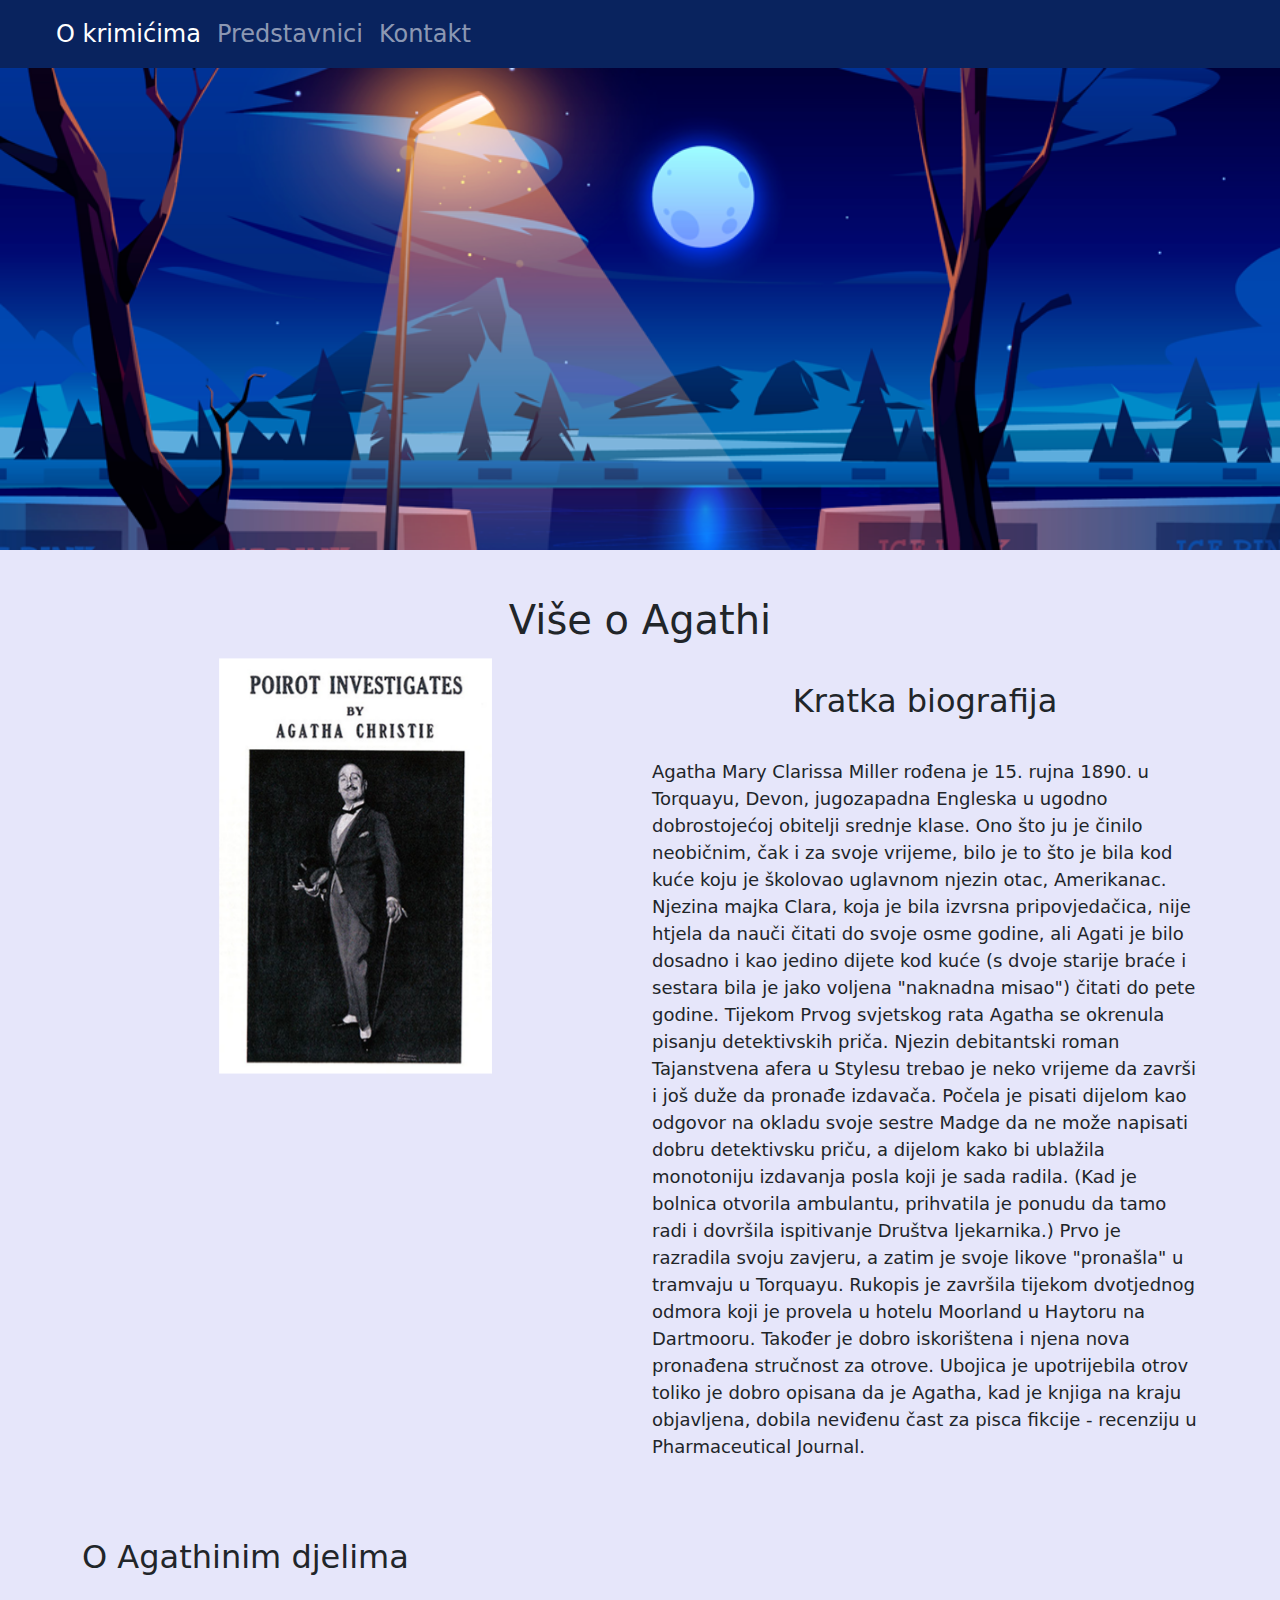
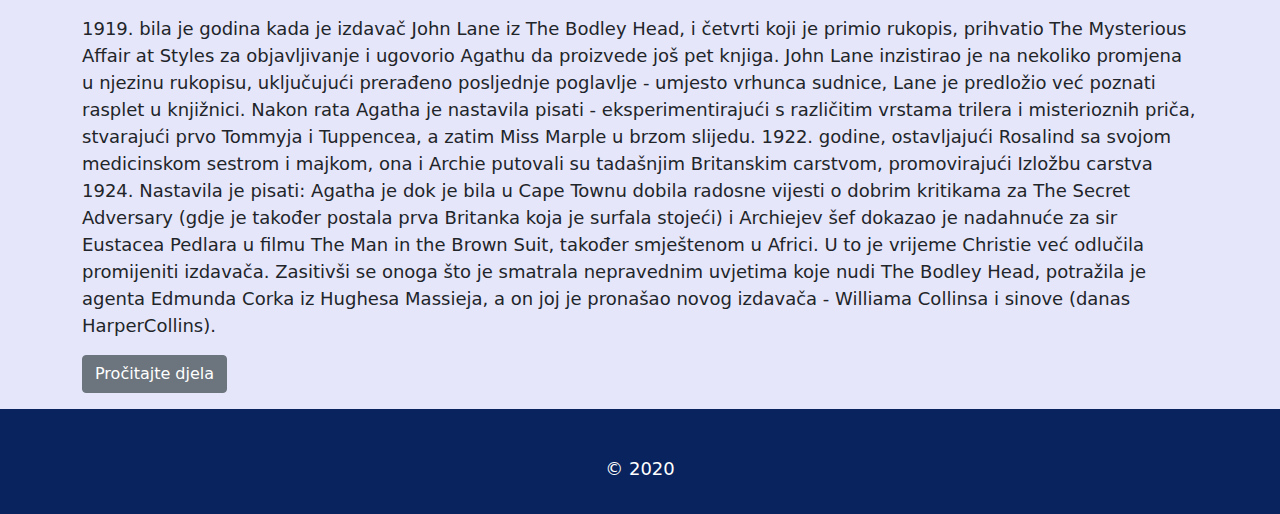
==== agatha__more.html @ d10707ea "Update agatha__more.html" ====
<!doctype html>
<html lang="en">
  <head>
    <!-- Required meta tags -->
    <meta charset="utf-8">
    <meta name="viewport" content="width=device-width, initial-scale=1">
    <link rel="stylesheet" href="https://use.fontawesome.com/releases/v5.15.3/css/all.css" integrity="sha384-SZXxX4whJ79/gErwcOYf+zWLeJdY/qpuqC4cAa9rOGUstPomtqpuNWT9wdPEn2fk" crossorigin="anonymous">


    <!-- Regular CSS -->
    <link rel="stylesheet" href="./style.css"  type="text/css" />
    <!-- Bootstrap CSS -->
    <link rel="stylesheet" href="./css/bootstrap.min.css" media="all" >

    <title>Krimici</title>
  </head>
  <body>
    <nav class="navbar navbar-expand-lg navbar-dark bg-primary">
      <div class="container-fluid">
        <a class="navbar-brand" href="./index.html"><i class="fas fa-book icon"></i></a>
        <button class="navbar-toggler" type="button" data-bs-toggle="collapse" data-bs-target="#navbarNav" aria-controls="navbarNav" aria-expanded="false" aria-label="Toggle navigation">
          <span class="navbar-toggler-icon"></span>
        </button>
        <div class="collapse navbar-collapse" id="navbarNav">
          <ul class="navbar-nav">
            <li class="nav-item">
              <a class="nav-link active" aria-current="page" href="./index.html">O krimićima</a>
            </li>
            <li class="nav-item">
              <a class="nav-link" href="./predstavnici.html">Predstavnici</a>
            </li>
            <li class="nav-item">
              <a class="nav-link" href="./kontakt.html">Kontakt</a>
            </li>
          </ul>
        </div>
      </div>
    </nav>


      <!-- Header -->
      <div class="text-center ">
        <img src="./slike/header_predstavnici.png" class="img-fluid header">
    </div>
      <!-- Kraj headera -->
      
      <section class="bglavander">
        <div class="container">
          <div class="row pt-3 pb-3">
            <div class="col-sm-12 col-lg-12">
              <h1 class="text-center">Više o Agathi</h1>
            </div>
              <div class="col-sm-12 col-lg-6 mb-4">
                <div id="carouselExampleControls" class="carousel slide" data-bs-ride="carousel">
                  <div class="carousel-inner">
                    <div class="carousel-item active">
                      <img src="./slike/agatha__more/poirot.png" class="d-block w-100 slider-img">
                    </div>
                    <div class="carousel-item">
                      <img src="./slike/agatha__more/TheManInTheBrownSuit.png" class="d-block w-100 slider-img">
                    </div>
                    <div class="carousel-item">
                      <img src="./slike/agatha__more/TheMysteriousAffairatStyles.png" class="d-block w-100 slider-img">
                    </div>
                    <div class="carousel-item">
                      <img src="./slike/agatha__more/TheSecretAdversary.png" class="d-block w-100 slider-img">
                    </div>
                  </div>
                  <button class="carousel-control-prev" type="button" data-bs-target="#carouselExampleControls" data-bs-slide="prev">
                    <span class="carousel-control-prev-icon" aria-hidden="true"></span>
                    <span class="visually-hidden">Previous</span>
                  </button>
                  <button class="carousel-control-next" type="button" data-bs-target="#carouselExampleControls" data-bs-slide="next">
                    <span class="carousel-control-next-icon" aria-hidden="true"></span>
                    <span class="visually-hidden">Next</span>
                  </button>
                </div>
              </div>

              <div class="col-sm-12 col-lg-6">
                <div class="col-sm-12 col-lg-12">
                  <h2 class="text-center">Kratka biografija</h2>
                </div>
                <div class="col-sm-12 col-lg-12">
                  <p>
                  Agatha Mary Clarissa Miller rođena je 15. rujna 1890. u Torquayu, Devon, jugozapadna Engleska u ugodno dobrostojećoj obitelji srednje klase. Ono što ju je činilo neobičnim, čak i za svoje vrijeme, bilo je to što je bila kod kuće koju je školovao uglavnom njezin otac, Amerikanac. Njezina majka Clara, koja je bila izvrsna pripovjedačica, nije htjela da nauči čitati do svoje osme godine, ali Agati je bilo dosadno i kao jedino dijete kod kuće (s dvoje starije braće i sestara bila je jako voljena "naknadna misao") čitati do pete godine.
                      Tijekom Prvog svjetskog rata Agatha se okrenula pisanju detektivskih priča. Njezin debitantski roman Tajanstvena afera u Stylesu trebao je neko vrijeme da završi i još duže da pronađe izdavača. Počela je pisati dijelom kao odgovor na okladu svoje sestre Madge da ne može napisati dobru detektivsku priču, a dijelom kako bi ublažila monotoniju izdavanja posla koji je sada radila. (Kad je bolnica otvorila ambulantu, prihvatila je ponudu da tamo radi i dovršila ispitivanje Društva ljekarnika.) Prvo je razradila svoju zavjeru, a zatim je svoje likove "pronašla" u tramvaju u Torquayu. Rukopis je završila tijekom dvotjednog odmora koji je provela u hotelu Moorland u Haytoru na Dartmooru. Također je dobro iskorištena i njena nova pronađena stručnost za otrove. Ubojica je upotrijebila otrov toliko je dobro opisana da je Agatha, kad je knjiga na kraju objavljena, dobila neviđenu čast za pisca fikcije - recenziju u Pharmaceutical Journal.
                </p>
                </div>
              </div>
          </div>
        </div>
      </section>
              
      <section class="bglavander">
        <div class="container">
          <div class="row pt-3 pb-3">
            <div class="col-sm-12 col-lg-6">
              <h2>O Agathinim djelima</h2>
            </div>
            <div class="col-sm-12 col-lg-12">
              <p>
                1919. bila je godina kada je izdavač John Lane iz The Bodley Head, i četvrti koji je primio rukopis, prihvatio The Mysterious Affair at Styles za objavljivanje i ugovorio Agathu da proizvede još pet knjiga. John Lane inzistirao je na nekoliko promjena u njezinu rukopisu, uključujući prerađeno posljednje poglavlje - umjesto vrhunca sudnice, Lane je predložio već poznati rasplet u knjižnici.
                    Nakon rata Agatha je nastavila pisati - eksperimentirajući s različitim vrstama trilera i misterioznih priča, stvarajući prvo Tommyja i Tuppencea, a zatim Miss Marple u brzom slijedu. 1922. godine, ostavljajući Rosalind sa svojom medicinskom sestrom i majkom, ona i Archie putovali su tadašnjim Britanskim carstvom, promovirajući Izložbu carstva 1924. Nastavila je pisati: Agatha je dok je bila u Cape Townu dobila radosne vijesti o dobrim kritikama za The Secret Adversary (gdje je također postala prva Britanka koja je surfala stojeći) i Archiejev šef dokazao je nadahnuće za sir Eustacea Pedlara u filmu The Man in the Brown Suit, također smještenom u Africi. U to je vrijeme Christie već odlučila promijeniti izdavača. Zasitivši se onoga što je smatrala nepravednim uvjetima koje nudi The Bodley Head, potražila je agenta Edmunda Corka iz Hughesa Massieja, a on joj je pronašao novog izdavača - Williama Collinsa i sinove (danas HarperCollins).
                </p>
              <a class="btn btn-secondary" target="_blank" href="https://www.agathachristie.com/stories" role="button">Pročitajte djela</a>
            </div>
          </div>
        </div>
      </section>
          
    <footer class="bg-primary text-lg-start">
      <div class="text-center p-3">
            <p class="text-white">© 2020</p> 
      </div>
    </footer>




    <!-- Optional JavaScript; choose one of the two! -->

    <!-- Option 1: Bootstrap Bundle with Popper -->
    <script src="https://cdn.jsdelivr.net/npm/bootstrap@5.0.1/dist/js/bootstrap.bundle.min.js" integrity="sha384-gtEjrD/SeCtmISkJkNUaaKMoLD0//ElJ19smozuHV6z3Iehds+3Ulb9Bn9Plx0x4" crossorigin="anonymous"></script>

    <!-- Option 2: Separate Popper and Bootstrap JS -->
    <!--
    <script src="https://cdn.jsdelivr.net/npm/@popperjs/core@2.9.2/dist/umd/popper.min.js" integrity="sha384-IQsoLXl5PILFhosVNubq5LC7Qb9DXgDA9i+tQ8Zj3iwWAwPtgFTxbJ8NT4GN1R8p" crossorigin="anonymous"></script>
    <script src="https://cdn.jsdelivr.net/npm/bootstrap@5.0.1/dist/js/bootstrap.min.js" integrity="sha384-Atwg2Pkwv9vp0ygtn1JAojH0nYbwNJLPhwyoVbhoPwBhjQPR5VtM2+xf0Uwh9KtT" crossorigin="anonymous"></script>
    -->
  </body>
</html>
---- style.css ----
.nav-link{
    font-size: 24px;
}
.icon{
    display: block;
    color: white; 
    padding-left: 20px;
}

.header{
    width: 100%; 
    height: auto;
}
.bglavander{
    background-color: lavender; 
    width: 100%;
    height: auto;
    padding: 0px 20px;
}
.lavanderflex{
    display: flex;
    flex-direction: row;
    justify-content:space-evenly;
    align-items: center;
}

p{
    padding-top: 30px;
    font-size:18px;
}
h1,h2,h3{
    padding-top: 30px;
}
.btn{
    display: flex;
    flex-direction: column;
    justify-content: center;
}

.character{
    border: none;
    min-height: 250px;
    width: auto;

}
.character-icon{
    font-size: 70px;
    color: #134880;
    padding-top: 30px;
    padding-bottom: 10px;
}

.bgblue{
    border:none; 
    background:#134880; 
    height:auto;
    width: 100%;
}
.blueflex{
    display: flex;
    flex-direction: row;
    justify-content:space-evenly;
    align-items: center;
}
.images{
    max-width:60%;
    height: auto; 
    padding: 40px 0px;
    display: block;
    margin: auto;
}

blockquote{
    color:white; 
    font-size: 20px; 
    font-style: italic;
}
footer{
    width: 100%;
    height: auto;
    display: block; 
    margin: auto;
}

.slide{
    height: 350px;
    width: 50%;
    display: block;
    margin: auto;
}
.slider-img{
    height: 100%;
    width: auto;
}
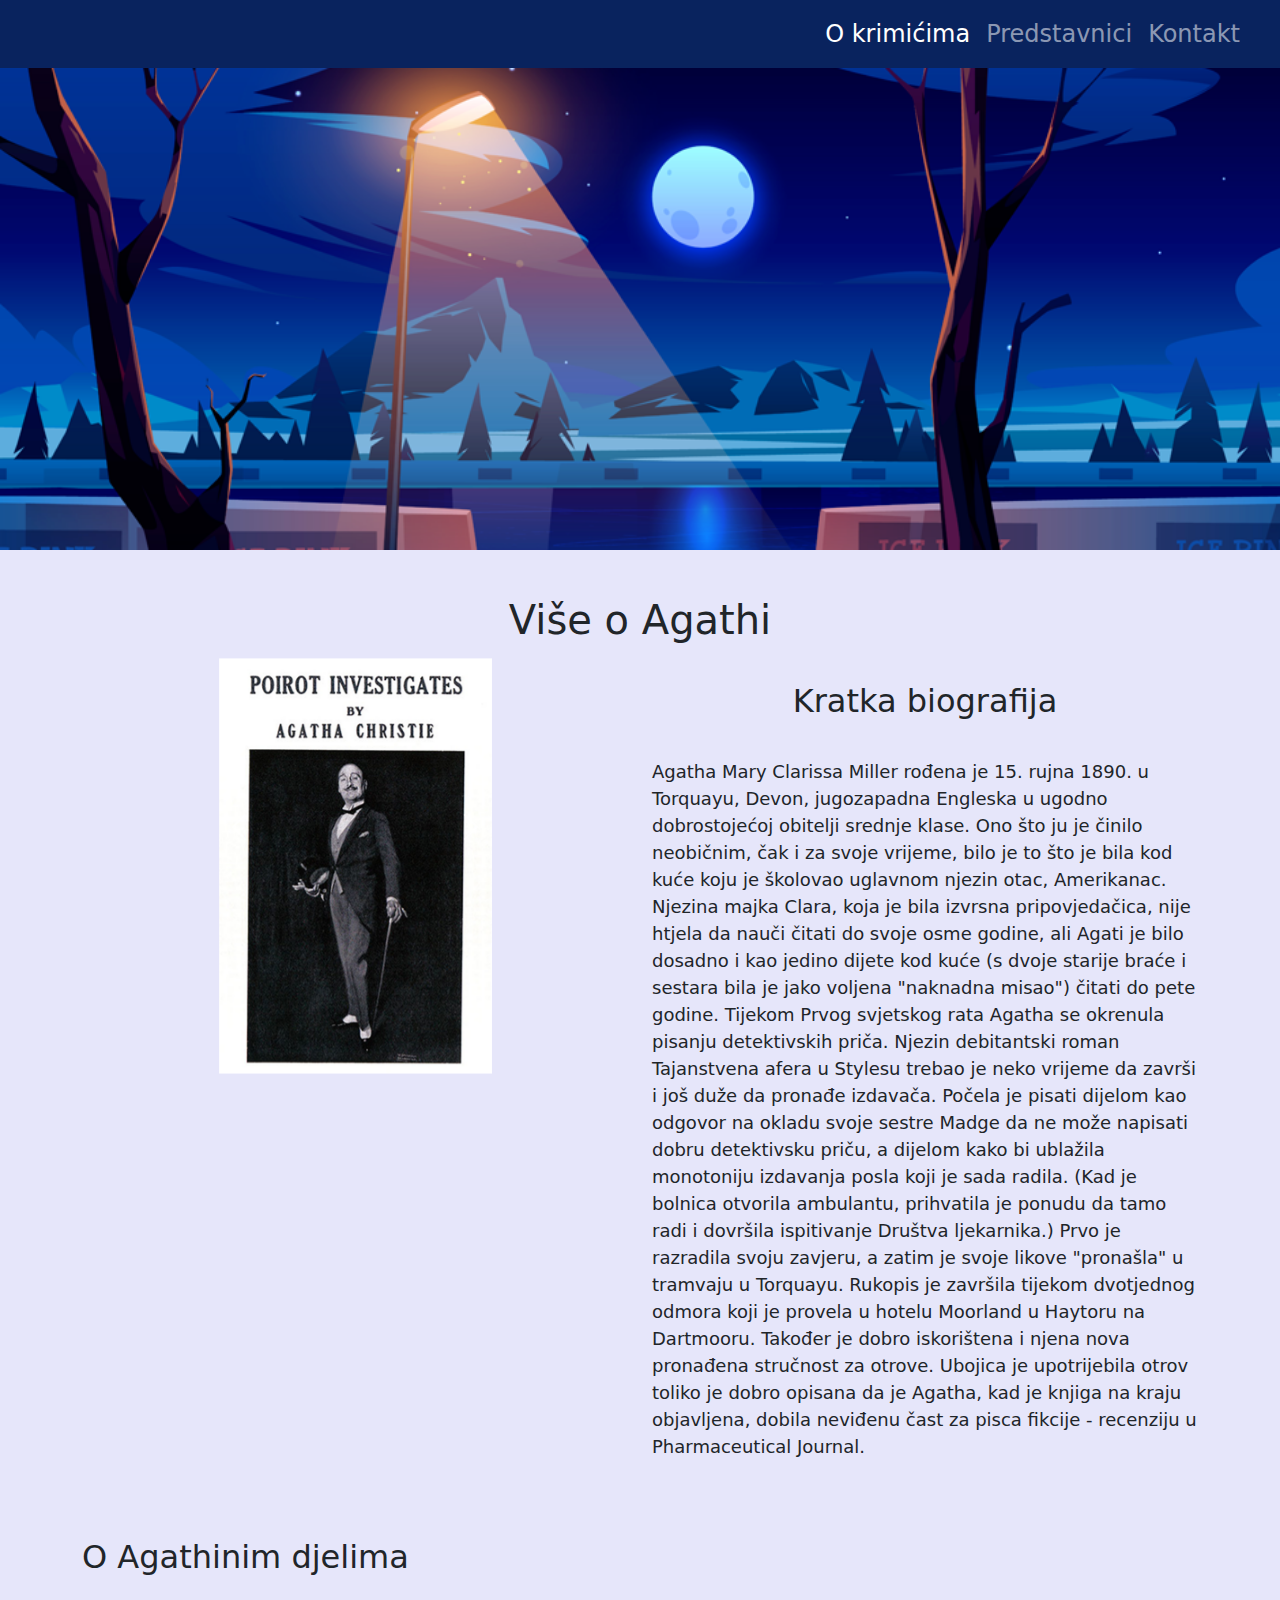
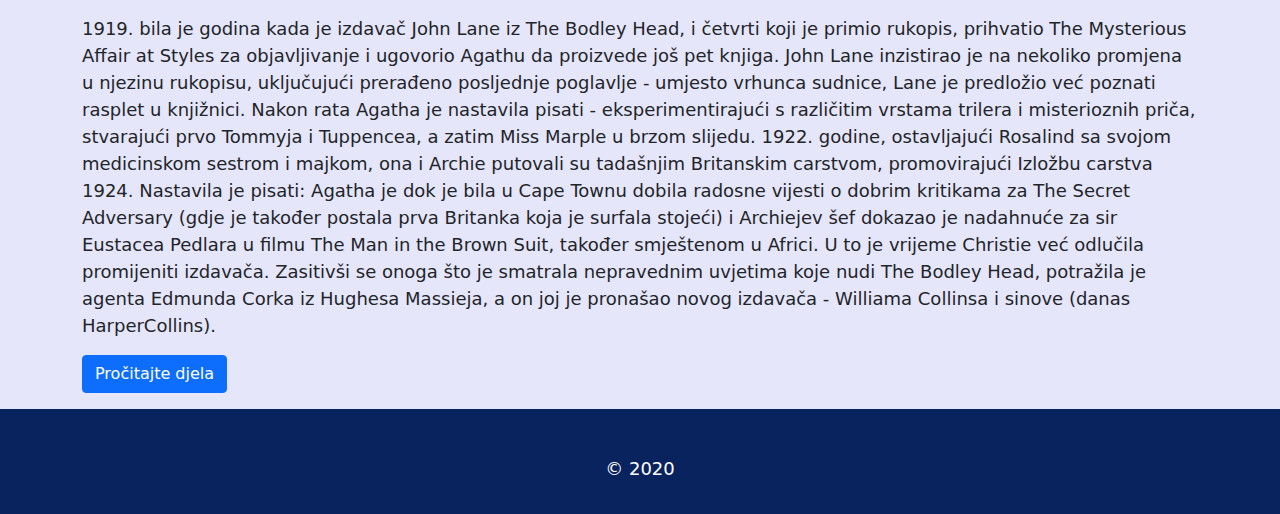
==== commit 7cf94242: "Update agatha__more.html" ====
--- a/agatha__more.html
+++ b/agatha__more.html
@@ -17,7 +17,9 @@
   <body>
     <nav class="navbar navbar-expand-lg navbar-dark bg-primary">
       <div class="container-fluid">
-        <a class="navbar-brand" href="./index.html"><i class="fas fa-book icon"></i></a>
+        <div class="logo">
+          <a class="navbar-brand" href="./index.html"><i class="fas fa-book icon"></i></a>
+        </div>
         <button class="navbar-toggler" type="button" data-bs-toggle="collapse" data-bs-target="#navbarNav" aria-controls="navbarNav" aria-expanded="false" aria-label="Toggle navigation">
           <span class="navbar-toggler-icon"></span>
         </button>
@@ -103,7 +105,7 @@
                 1919. bila je godina kada je izdavač John Lane iz The Bodley Head, i četvrti koji je primio rukopis, prihvatio The Mysterious Affair at Styles za objavljivanje i ugovorio Agathu da proizvede još pet knjiga. John Lane inzistirao je na nekoliko promjena u njezinu rukopisu, uključujući prerađeno posljednje poglavlje - umjesto vrhunca sudnice, Lane je predložio već poznati rasplet u knjižnici.
                     Nakon rata Agatha je nastavila pisati - eksperimentirajući s različitim vrstama trilera i misterioznih priča, stvarajući prvo Tommyja i Tuppencea, a zatim Miss Marple u brzom slijedu. 1922. godine, ostavljajući Rosalind sa svojom medicinskom sestrom i majkom, ona i Archie putovali su tadašnjim Britanskim carstvom, promovirajući Izložbu carstva 1924. Nastavila je pisati: Agatha je dok je bila u Cape Townu dobila radosne vijesti o dobrim kritikama za The Secret Adversary (gdje je također postala prva Britanka koja je surfala stojeći) i Archiejev šef dokazao je nadahnuće za sir Eustacea Pedlara u filmu The Man in the Brown Suit, također smještenom u Africi. U to je vrijeme Christie već odlučila promijeniti izdavača. Zasitivši se onoga što je smatrala nepravednim uvjetima koje nudi The Bodley Head, potražila je agenta Edmunda Corka iz Hughesa Massieja, a on joj je pronašao novog izdavača - Williama Collinsa i sinove (danas HarperCollins).
                 </p>
-              <a class="btn btn-secondary" target="_blank" href="https://www.agathachristie.com/stories" role="button">Pročitajte djela</a>
+              <a class="btn btn-primary" target="_blank" href="https://www.agathachristie.com/stories" role="button">Pročitajte djela</a>
             </div>
           </div>
         </div>
--- a/style.css
+++ b/style.css
@@ -1,8 +1,21 @@
+.navbar{
+    display: flex;
+    flex-direction: row;
+    justify-content: space-between;
+    align-content: center;
+}
+.logo{
+    display: block;
+    padding-left: 20px;
+}
+#navbarNav{
+    padding-right: 20px;
+    justify-content: flex-end;
+}
 .nav-link{
     font-size: 24px;
 }
 .icon{
-    display: block;
     color: white; 
     padding-left: 20px;
 }
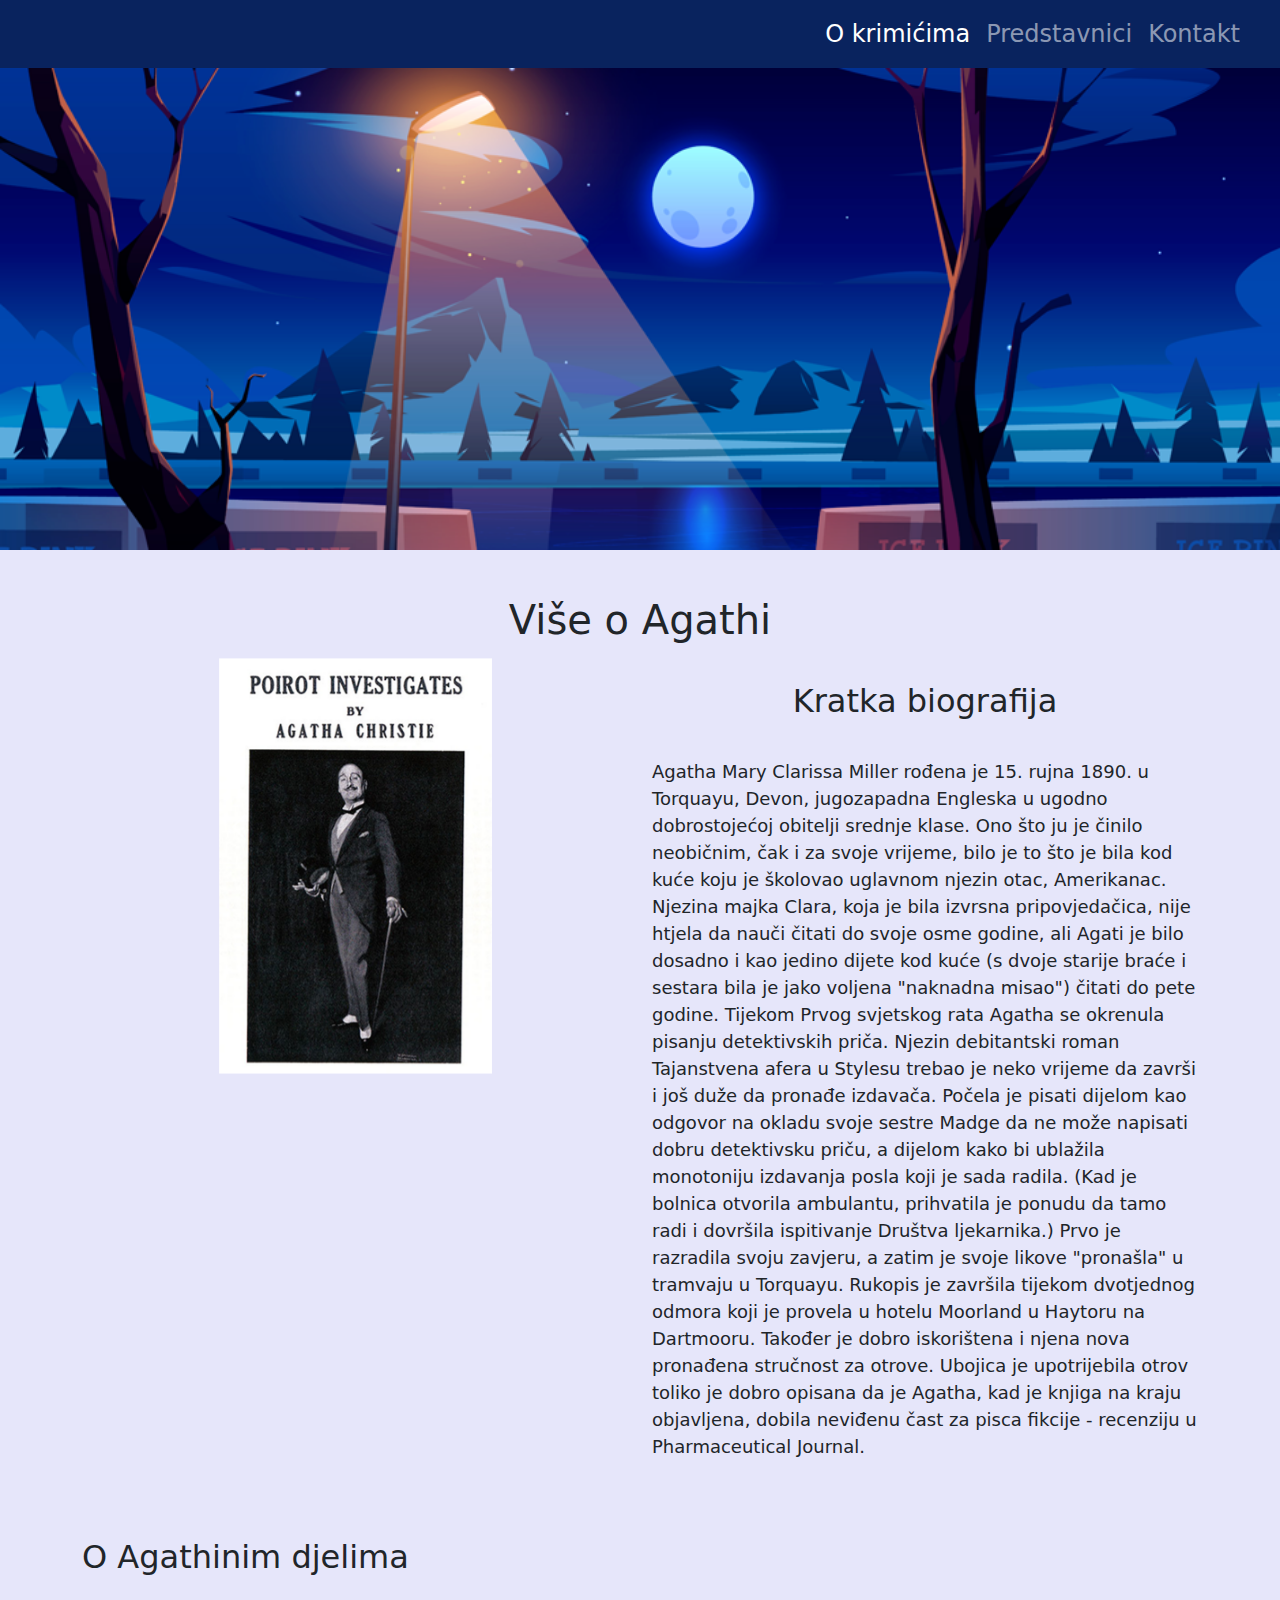
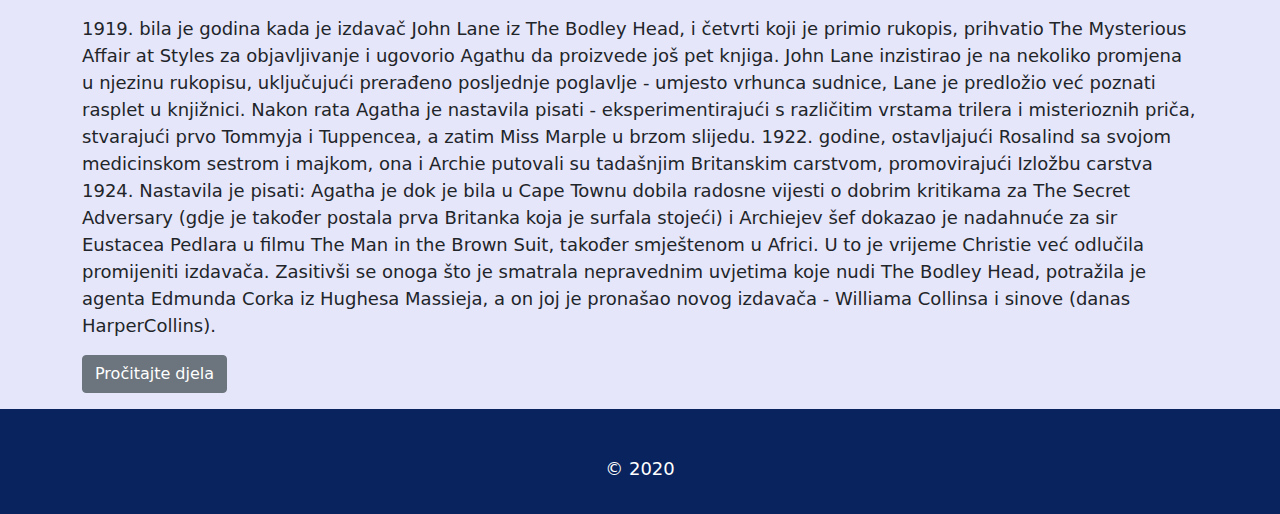
==== commit d05aaa3c: "Update agatha__more.html" ====
--- a/agatha__more.html
+++ b/agatha__more.html
@@ -5,17 +5,52 @@
     <meta charset="utf-8">
     <meta name="viewport" content="width=device-width, initial-scale=1">
     <link rel="stylesheet" href="https://use.fontawesome.com/releases/v5.15.3/css/all.css" integrity="sha384-SZXxX4whJ79/gErwcOYf+zWLeJdY/qpuqC4cAa9rOGUstPomtqpuNWT9wdPEn2fk" crossorigin="anonymous">
+    <!-- Additional meta tags -->
+    <meta property="og:title" content="Agatha Christie">
+    <meta property="og:description" content="Agatha Christie bila je engleski detektivski romanopisac i dramaturg.">
+    <meta property="og:image" content="https://upload.wikimedia.org/wikipedia/commons/c/cf/Agatha_Christie.png">
+    <meta property="og:url" content="https://www.krimici.com/agatha__more.html">
 
+    <meta name="twitter:title" content="Agatha Christie">
+    <meta name="twitter:description" content="Agatha Christie bila je engleski detektivski romanopisac i dramaturg.">
+    <meta name="twitter:image" content="https://upload.wikimedia.org/wikipedia/commons/c/cf/Agatha_Christie.png">
+    <meta name="twitter:card" content="about_agatha_christie">
 
     <!-- Regular CSS -->
     <link rel="stylesheet" href="./style.css"  type="text/css" />
     <!-- Bootstrap CSS -->
     <link rel="stylesheet" href="./css/bootstrap.min.css" media="all" >
-
-    <title>Krimici</title>
+    <!-- SCHEMA -->
+    <script type="application/ld+json">
+      {
+          "@context": "https://schema.org",
+          "@type": "#Book",
+          "author": {
+              "@type": "Person",
+              "givenName": "Agatha",
+              "familyName": "Christie",
+              "additionalName": "Mary",
+              "birthDate": "1890-09-15",
+              "birthPlace": {
+                  "@type": "Place",
+                  "address": "Torquay, Devon, United Kingdom"
+              },
+              "deathDate": "1976-01-12",
+              "deathPlace": {
+                  "@type": "Place",
+                  "address": "Winterbrook, United Kingdom"
+              } 
+          }
+      }
+    </script>
+        
+    <title>Agatha Christie</title>
+    <meta name="description" 
+      content="Agatha Christie bila je engleski detektivski romanopisac i dramaturg. Napisala je oko 75 romana, uključujući 66 detektivskih romana i 14 zbirki kratkih priča. Christie je možda najpoznatija svjetska spisateljica misterija i jedna je od najprodavanijih spisateljica svih vremena.">
+  
   </head>
   <body>
-    <nav class="navbar navbar-expand-lg navbar-dark bg-primary">
+    <nav class="navbar sticky-top navbar-expand-lg navbar-dark bg-primary">
       <div class="container-fluid">
         <div class="logo">
           <a class="navbar-brand" href="./index.html"><i class="fas fa-book icon"></i></a>
@@ -52,7 +87,7 @@
             <div class="col-sm-12 col-lg-12">
               <h1 class="text-center">Više o Agathi</h1>
             </div>
-              <div class="col-sm-12 col-lg-6 mb-4">
+              <div class="col-sm-12 col-lg-6">
                 <div id="carouselExampleControls" class="carousel slide" data-bs-ride="carousel">
                   <div class="carousel-inner">
                     <div class="carousel-item active">
@@ -80,7 +115,7 @@
               </div>
 
               <div class="col-sm-12 col-lg-6">
-                <div class="col-sm-12 col-lg-12">
+                <div class="col-12">
                   <h2 class="text-center">Kratka biografija</h2>
                 </div>
                 <div class="col-sm-12 col-lg-12">
@@ -97,15 +132,17 @@
       <section class="bglavander">
         <div class="container">
           <div class="row pt-3 pb-3">
-            <div class="col-sm-12 col-lg-6">
+            <div class="col-12">
               <h2>O Agathinim djelima</h2>
             </div>
             <div class="col-sm-12 col-lg-12">
               <p>
                 1919. bila je godina kada je izdavač John Lane iz The Bodley Head, i četvrti koji je primio rukopis, prihvatio The Mysterious Affair at Styles za objavljivanje i ugovorio Agathu da proizvede još pet knjiga. John Lane inzistirao je na nekoliko promjena u njezinu rukopisu, uključujući prerađeno posljednje poglavlje - umjesto vrhunca sudnice, Lane je predložio već poznati rasplet u knjižnici.
-                    Nakon rata Agatha je nastavila pisati - eksperimentirajući s različitim vrstama trilera i misterioznih priča, stvarajući prvo Tommyja i Tuppencea, a zatim Miss Marple u brzom slijedu. 1922. godine, ostavljajući Rosalind sa svojom medicinskom sestrom i majkom, ona i Archie putovali su tadašnjim Britanskim carstvom, promovirajući Izložbu carstva 1924. Nastavila je pisati: Agatha je dok je bila u Cape Townu dobila radosne vijesti o dobrim kritikama za The Secret Adversary (gdje je također postala prva Britanka koja je surfala stojeći) i Archiejev šef dokazao je nadahnuće za sir Eustacea Pedlara u filmu The Man in the Brown Suit, također smještenom u Africi. U to je vrijeme Christie već odlučila promijeniti izdavača. Zasitivši se onoga što je smatrala nepravednim uvjetima koje nudi The Bodley Head, potražila je agenta Edmunda Corka iz Hughesa Massieja, a on joj je pronašao novog izdavača - Williama Collinsa i sinove (danas HarperCollins).
-                </p>
-              <a class="btn btn-primary" target="_blank" href="https://www.agathachristie.com/stories" role="button">Pročitajte djela</a>
+                Nakon rata Agatha je nastavila pisati - eksperimentirajući s različitim vrstama trilera i misterioznih priča, stvarajući prvo Tommyja i Tuppencea, a zatim Miss Marple u brzom slijedu. 1922. godine, ostavljajući Rosalind sa svojom medicinskom sestrom i majkom, ona i Archie putovali su tadašnjim Britanskim carstvom, promovirajući Izložbu carstva 1924. Nastavila je pisati: Agatha je dok je bila u Cape Townu dobila radosne vijesti o dobrim kritikama za The Secret Adversary (gdje je također postala prva Britanka koja je surfala stojeći) i Archiejev šef dokazao je nadahnuće za sir Eustacea Pedlara u filmu The Man in the Brown Suit, također smještenom u Africi. U to je vrijeme Christie već odlučila promijeniti izdavača. Zasitivši se onoga što je smatrala nepravednim uvjetima koje nudi The Bodley Head, potražila je agenta Edmunda Corka iz Hughesa Massieja, a on joj je pronašao novog izdavača - Williama Collinsa i sinove (danas HarperCollins).
+              </p>
+              <div class="col-sm-12 col-lg-6 btn_align">
+                <a class="btn btn-secondary" target="_blank" href="https://www.agathachristie.com/stories" role="button">Pročitajte djela</a>
+              </div>
             </div>
           </div>
         </div>
--- a/style.css
+++ b/style.css
@@ -29,12 +29,6 @@
     width: 100%;
     height: auto;
     padding: 0px 20px;
-}
-.lavanderflex{
-    display: flex;
-    flex-direction: row;
-    justify-content:space-evenly;
-    align-items: center;
 }
 
 p{
@@ -68,12 +62,15 @@
     background:#134880; 
     height:auto;
     width: 100%;
+    padding: 0px 20px;
 }
-.blueflex{
-    display: flex;
-    flex-direction: row;
-    justify-content:space-evenly;
-    align-items: center;
+.doyle_text{
+    padding-left: 1rem;
+    padding-right: 1rem;
+}
+
+.doyle_btn{
+    margin-left: 1rem;
 }
 .images{
     max-width:60%;
@@ -105,3 +102,29 @@
     height: 100%;
     width: auto;
 }
+
+
+@media (min-width: 768px) and (max-width: 991.98px){
+    .slide{
+        height: auto;
+        width: auto;
+        display: block;
+        margin: auto;
+    }
+    .slider-img{
+        object-fit: contain;
+        max-height: 600px;
+    }
+  }
+
+  @media only screen and (max-width:767.98px) {
+    .slide{
+        height: auto;
+        width: auto;
+        display: block;
+        margin: auto;
+    }
+    .btn_align{
+        text-align: center;
+    }
+  }
